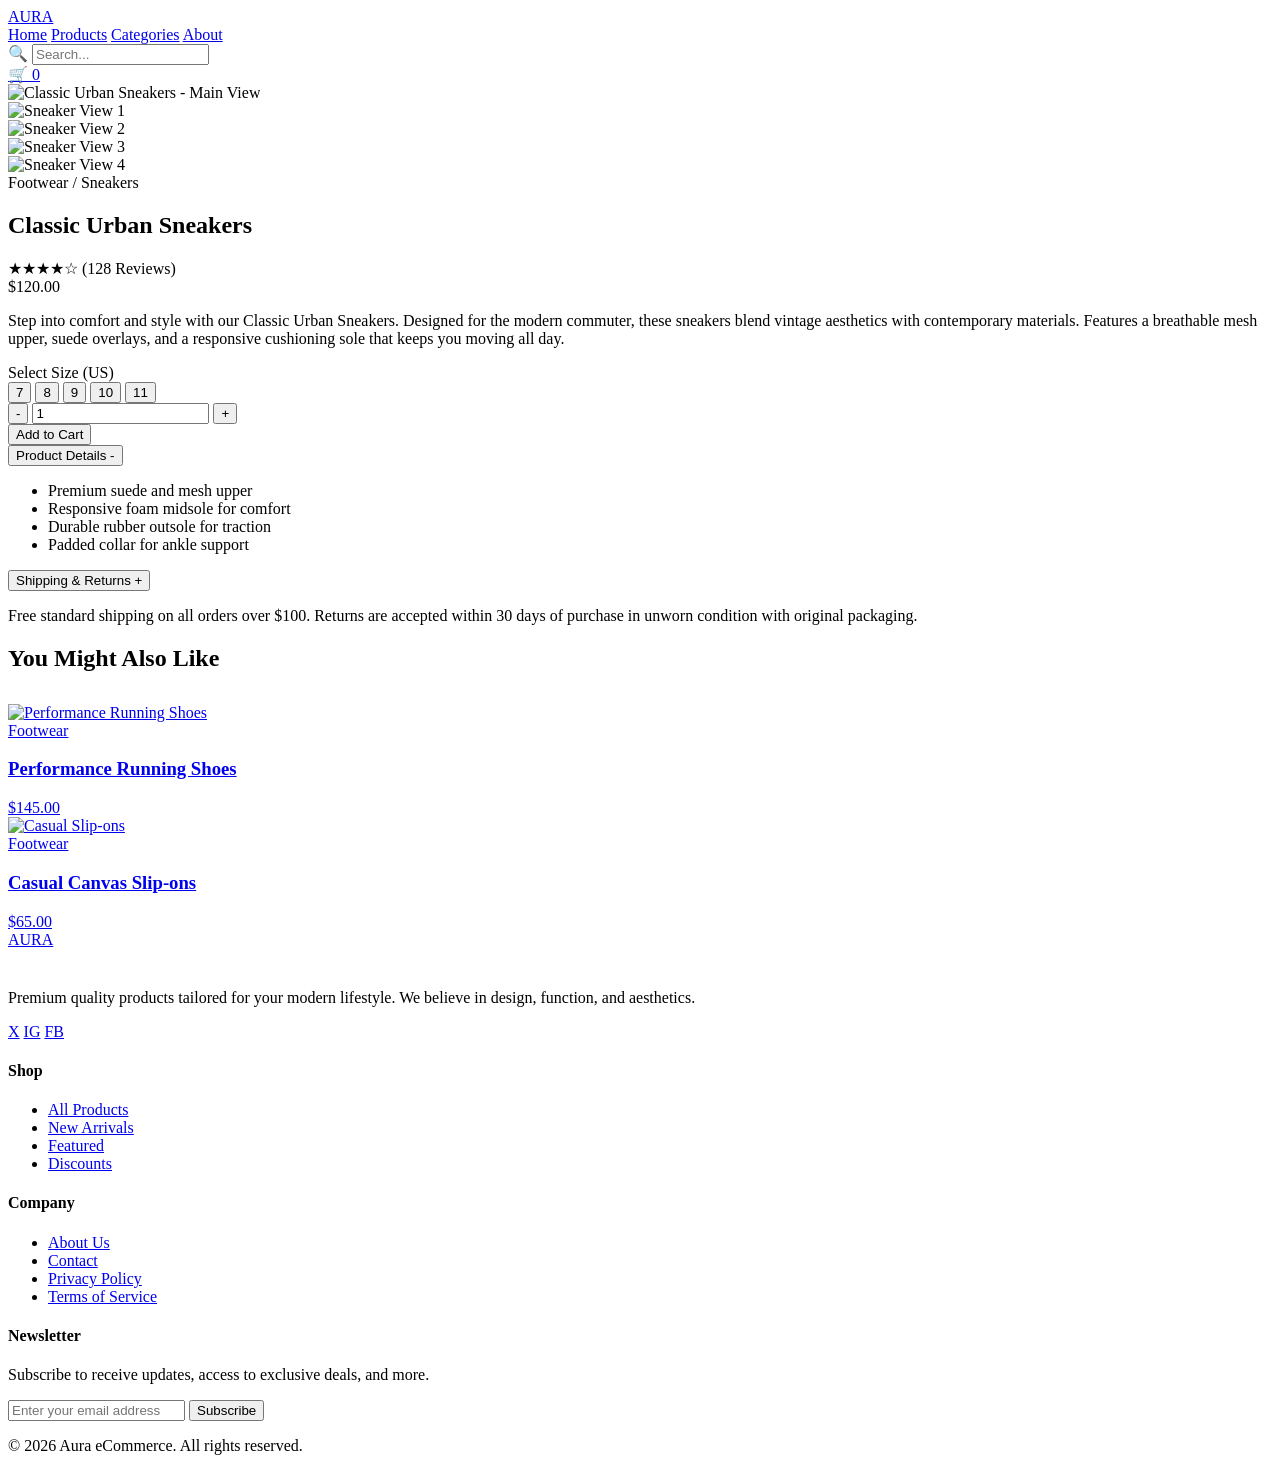
==== product-details.html @ 4547bf45 "Week 3: Product details page and interactivity" ====
<!DOCTYPE html>
<html lang="en">
<head>
  <meta charset="UTF-8">
  <meta name="viewport" content="width=device-width, initial-scale=1.0">
  <title>Classic Urban Sneakers | Aura eCommerce</title>
  <meta name="description" content="Buy Classic Urban Sneakers at Aura. Premium quality and comfort for your everyday lifestyle.">
  <link rel="stylesheet" href="css/index.css">
</head>
<body>

  <!-- Header Section -->
  <header class="header">
    <div class="container">
      <a href="index.html" class="logo">
        <span>AURA</span>
      </a>
      
      <nav class="nav-links">
        <a href="index.html">Home</a>
        <a href="products.html" class="active">Products</a>
        <a href="#">Categories</a>
        <a href="#">About</a>
      </nav>

      <div class="header-actions">
        <div class="search-container">
          <span class="search-icon">🔍</span>
          <input type="text" class="search-input" placeholder="Search...">
        </div>
        <a href="#" class="cart-icon" aria-label="Shopping Cart">
          🛒
          <span class="cart-count">0</span>
        </a>
      </div>
    </div>
  </header>

  <!-- Product Details Section -->
  <section class="product-details">
    <div class="container">
      <div class="product-details-grid">
        
        <!-- Product Images Gallery -->
        <div class="product-gallery">
          <div class="main-image">
            <img src="https://images.unsplash.com/photo-1491553895911-0055eca6402d?auto=format&fit=crop&q=80&w=1000" alt="Classic Urban Sneakers - Main View">
          </div>
          <div class="thumbnail-list">
            <div class="thumbnail active">
              <img src="https://images.unsplash.com/photo-1491553895911-0055eca6402d?auto=format&fit=crop&q=80&w=400" alt="Sneaker View 1">
            </div>
            <div class="thumbnail">
              <img src="https://images.unsplash.com/photo-1512374382149-233c42b6a83b?auto=format&fit=crop&q=80&w=400" alt="Sneaker View 2">
            </div>
            <div class="thumbnail">
              <img src="https://images.unsplash.com/photo-1525966222134-fcfa99b8ae77?auto=format&fit=crop&q=80&w=400" alt="Sneaker View 3">
            </div>
            <div class="thumbnail">
              <img src="https://images.unsplash.com/photo-1560769629-975ec94e6a86?auto=format&fit=crop&q=80&w=400" alt="Sneaker View 4">
            </div>
          </div>
        </div>

        <!-- Product Information -->
        <div class="product-info-full">
          <div class="product-meta">
            <div class="product-category" style="margin-bottom: 1rem;">Footwear / Sneakers</div>
            <h1>Classic Urban Sneakers</h1>
            
            <div class="rating">
              ★★★★☆ <span>(128 Reviews)</span>
            </div>
            
            <div class="price-block">
              $120.00
            </div>
            
            <p class="description">
              Step into comfort and style with our Classic Urban Sneakers. Designed for the modern commuter, these sneakers blend vintage aesthetics with contemporary materials. Features a breathable mesh upper, suede overlays, and a responsive cushioning sole that keeps you moving all day.
            </p>

            <!-- Interactive Size Selector -->
            <div class="variant-selector">
              <span class="variant-title">Select Size (US)</span>
              <div class="size-options">
                <button class="size-btn">7</button>
                <button class="size-btn">8</button>
                <button class="size-btn selected">9</button>
                <button class="size-btn">10</button>
                <button class="size-btn">11</button>
              </div>
            </div>

            <!-- Action Buttons -->
            <div class="action-block">
              <div class="quantity-selector">
                <button class="qty-btn" aria-label="Decrease quantity">-</button>
                <input type="number" class="qty-input" value="1" min="1" aria-label="Quantity">
                <button class="qty-btn" aria-label="Increase quantity">+</button>
              </div>
              <button class="btn btn-primary add-to-cart-btn">Add to Cart</button>
            </div>

            <!-- Accordion Details -->
            <div class="product-accordion">
              <div class="accordion-item active">
                <button class="accordion-header">
                  Product Details
                  <span>-</span>
                </button>
                <div class="accordion-content">
                  <ul>
                    <li>Premium suede and mesh upper</li>
                    <li>Responsive foam midsole for comfort</li>
                    <li>Durable rubber outsole for traction</li>
                    <li>Padded collar for ankle support</li>
                  </ul>
                </div>
              </div>
              <div class="accordion-item">
                <button class="accordion-header">
                  Shipping & Returns
                  <span>+</span>
                </button>
                <div class="accordion-content">
                  <p>Free standard shipping on all orders over $100. Returns are accepted within 30 days of purchase in unworn condition with original packaging.</p>
                </div>
              </div>
            </div>

          </div>
        </div>
      </div>
    </div>
  </section>

  <!-- Related Products (Reviews section replacement for design continuity) -->
  <section class="section">
    <div class="container">
      <h2 class="section-title" style="margin-bottom: 2rem;">You Might Also Like</h2>
      <div class="products-grid" style="grid-template-columns: repeat(4, 1fr);">
        <!-- Related Product 1 -->
        <div class="product-card">
          <a href="#">
            <div class="product-image">
              <img src="https://images.unsplash.com/photo-1542291026-7eec264c27ff?auto=format&fit=crop&q=80&w=400" alt="Performance Running Shoes">
            </div>
            <div class="product-info">
              <div class="product-category">Footwear</div>
              <h3 class="product-title">Performance Running Shoes</h3>
              <div class="product-price">$145.00</div>
            </div>
          </a>
        </div>
        <!-- Related Product 2 -->
        <div class="product-card">
          <a href="#">
            <div class="product-image">
              <img src="https://images.unsplash.com/photo-1606107557195-0e29a4b5b4aa?auto=format&fit=crop&q=80&w=400" alt="Casual Slip-ons">
            </div>
            <div class="product-info">
              <div class="product-category">Footwear</div>
              <h3 class="product-title">Casual Canvas Slip-ons</h3>
              <div class="product-price">$65.00</div>
            </div>
          </a>
        </div>
      </div>
    </div>
  </section>

  <!-- Footer Section -->
  <footer class="footer">
    <div class="container">
      <div class="footer-grid">
        <div class="footer-col">
          <a href="index.html" class="logo" style="margin-bottom: 1.5rem; display: inline-flex;">
            <span>AURA</span>
          </a>
          <p>Premium quality products tailored for your modern lifestyle. We believe in design, function, and aesthetics.</p>
          <div class="social-links">
            <a href="#" aria-label="Twitter">X</a>
            <a href="#" aria-label="Instagram">IG</a>
            <a href="#" aria-label="Facebook">FB</a>
          </div>
        </div>
        
        <div class="footer-col">
          <h4>Shop</h4>
          <ul class="footer-links">
            <li><a href="products.html">All Products</a></li>
            <li><a href="#">New Arrivals</a></li>
            <li><a href="#">Featured</a></li>
            <li><a href="#">Discounts</a></li>
          </ul>
        </div>
        
        <div class="footer-col">
          <h4>Company</h4>
          <ul class="footer-links">
            <li><a href="#">About Us</a></li>
            <li><a href="#">Contact</a></li>
            <li><a href="#">Privacy Policy</a></li>
            <li><a href="#">Terms of Service</a></li>
          </ul>
        </div>
        
        <div class="footer-col">
          <h4>Newsletter</h4>
          <p>Subscribe to receive updates, access to exclusive deals, and more.</p>
          <div class="newsletter-form">
            <input type="email" placeholder="Enter your email address" aria-label="Email Address">
            <button class="btn btn-primary">Subscribe</button>
          </div>
        </div>
      </div>
      
      <div class="footer-bottom">
        <p>&copy; 2026 Aura eCommerce. All rights reserved.</p>
      </div>
    </div>
  </footer>

  <!-- Toast Notification Container -->
  <div class="toast-container"></div>

  <script src="js/main.js"></script>
</body>
</html>
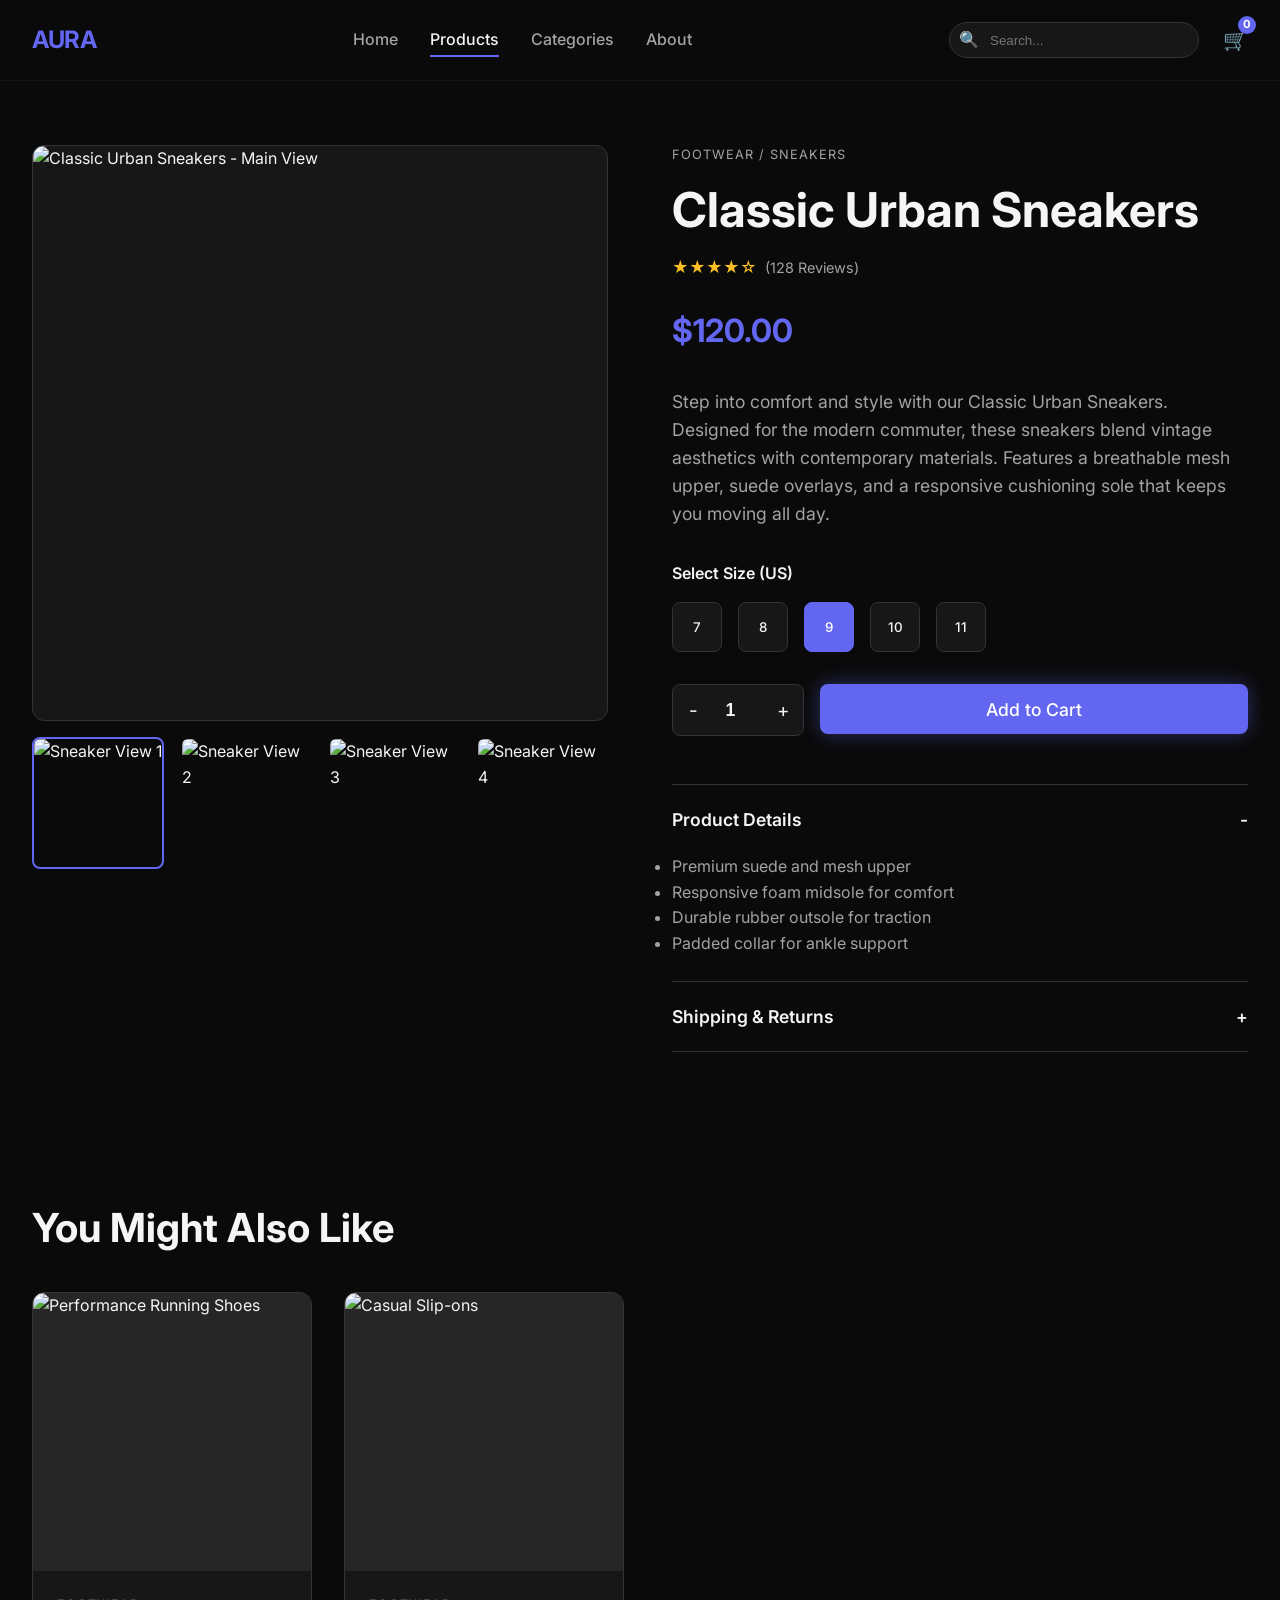
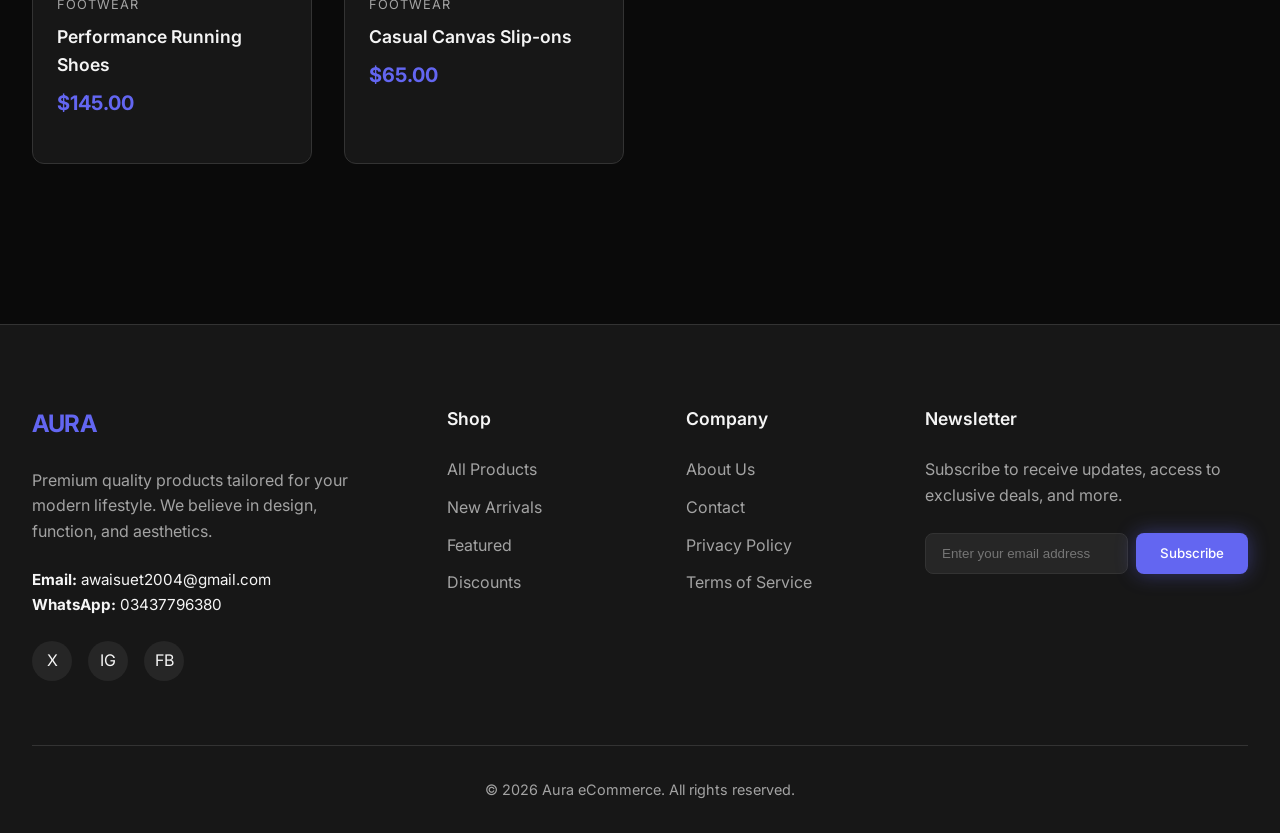
==== commit 0efdb3a3: "Add contact information to footer" ====
--- a/product-details.html
+++ b/product-details.html
@@ -179,6 +179,10 @@
             <span>AURA</span>
           </a>
           <p>Premium quality products tailored for your modern lifestyle. We believe in design, function, and aesthetics.</p>
+          <div style="margin-top: 1rem; margin-bottom: 1.5rem; color: var(--text-primary); font-size: 0.95rem;">
+            <strong>Email:</strong> awaisuet2004@gmail.com<br>
+            <strong>WhatsApp:</strong> 03437796380
+          </div>
           <div class="social-links">
             <a href="#" aria-label="Twitter">X</a>
             <a href="#" aria-label="Instagram">IG</a>
--- a/css/index.css
+++ b/css/index.css
@@ -0,0 +1,801 @@
+@import url('https://fonts.googleapis.com/css2?family=Inter:wght@300;400;500;600;700&display=swap');
+
+:root {
+  /* Premium Dark Theme Variables */
+  --bg-primary: #0a0a0a;
+  --bg-secondary: #171717;
+  --bg-tertiary: #262626;
+  --text-primary: #f5f5f5;
+  --text-secondary: #a3a3a3;
+  --accent: #6366f1; /* Indigo */
+  --accent-hover: #4f46e5;
+  --border: #333333;
+  --radius: 12px;
+  --radius-sm: 8px;
+  --radius-lg: 24px;
+  --transition: all 0.3s cubic-bezier(0.4, 0, 0.2, 1);
+  --shadow: 0 10px 30px -10px rgba(0,0,0,0.5);
+  --glow: 0 0 20px rgba(99, 102, 241, 0.4);
+}
+
+* {
+  margin: 0;
+  padding: 0;
+  box-sizing: border-box;
+}
+
+body {
+  font-family: 'Inter', sans-serif;
+  background-color: var(--bg-primary);
+  color: var(--text-primary);
+  line-height: 1.6;
+  overflow-x: hidden;
+}
+
+a {
+  color: inherit;
+  text-decoration: none;
+  transition: var(--transition);
+}
+
+button {
+  cursor: pointer;
+  font-family: inherit;
+  border: none;
+  outline: none;
+}
+
+/* Utilities */
+.container {
+  max-width: 1280px;
+  margin: 0 auto;
+  padding: 0 2rem;
+}
+
+.btn {
+  display: inline-flex;
+  align-items: center;
+  justify-content: center;
+  padding: 0.75rem 1.5rem;
+  border-radius: var(--radius-sm);
+  font-weight: 500;
+  transition: var(--transition);
+}
+
+.btn-primary {
+  background: var(--accent);
+  color: white;
+  box-shadow: var(--glow);
+}
+
+.btn-primary:hover {
+  background: var(--accent-hover);
+  transform: translateY(-2px);
+  box-shadow: 0 0 30px rgba(99, 102, 241, 0.6);
+}
+
+.btn-secondary {
+  background: var(--bg-tertiary);
+  color: var(--text-primary);
+  border: 1px solid var(--border);
+}
+
+.btn-secondary:hover {
+  background: var(--border);
+  transform: translateY(-2px);
+}
+
+/* Header */
+.header {
+  position: sticky;
+  top: 0;
+  z-index: 100;
+  background: rgba(10, 10, 10, 0.8);
+  backdrop-filter: blur(12px);
+  -webkit-backdrop-filter: blur(12px);
+  border-bottom: 1px solid rgba(255, 255, 255, 0.05);
+}
+
+.header .container {
+  display: flex;
+  align-items: center;
+  justify-content: space-between;
+  height: 80px;
+}
+
+.logo {
+  font-size: 1.5rem;
+  font-weight: 700;
+  letter-spacing: -0.5px;
+  display: flex;
+  align-items: center;
+  gap: 0.5rem;
+}
+
+.logo span {
+  color: var(--accent);
+}
+
+.nav-links {
+  display: flex;
+  gap: 2rem;
+}
+
+.nav-links a {
+  font-weight: 500;
+  color: var(--text-secondary);
+  position: relative;
+}
+
+.nav-links a::after {
+  content: '';
+  position: absolute;
+  bottom: -4px;
+  left: 0;
+  width: 0%;
+  height: 2px;
+  background: var(--accent);
+  transition: var(--transition);
+}
+
+.nav-links a:hover {
+  color: var(--text-primary);
+}
+
+.nav-links a:hover::after,
+.nav-links a.active::after {
+  width: 100%;
+}
+
+.nav-links a.active {
+  color: var(--text-primary);
+}
+
+.header-actions {
+  display: flex;
+  align-items: center;
+  gap: 1.5rem;
+}
+
+.search-container {
+  position: relative;
+}
+
+.search-input {
+  background: var(--bg-secondary);
+  border: 1px solid var(--border);
+  padding: 0.6rem 1rem 0.6rem 2.5rem;
+  border-radius: var(--radius-lg);
+  color: var(--text-primary);
+  width: 250px;
+  transition: var(--transition);
+}
+
+.search-input:focus {
+  width: 300px;
+  border-color: var(--accent);
+  box-shadow: 0 0 0 2px rgba(99, 102, 241, 0.2);
+}
+
+.search-icon {
+  position: absolute;
+  left: 10px;
+  top: 50%;
+  transform: translateY(-50%);
+  color: var(--text-secondary);
+}
+
+.cart-icon {
+  position: relative;
+  font-size: 1.25rem;
+  color: var(--text-primary);
+}
+
+.cart-count {
+  position: absolute;
+  top: -8px;
+  right: -8px;
+  background: var(--accent);
+  color: white;
+  font-size: 0.7rem;
+  width: 18px;
+  height: 18px;
+  display: flex;
+  align-items: center;
+  justify-content: center;
+  border-radius: 50%;
+  font-weight: bold;
+}
+
+/* Hero Section */
+.hero {
+  padding: 6rem 0;
+  display: flex;
+  align-items: center;
+  min-height: calc(100vh - 80px);
+}
+
+.hero .container {
+  display: grid;
+  grid-template-columns: 1fr 1fr;
+  gap: 4rem;
+  align-items: center;
+}
+
+.hero-content h1 {
+  font-size: 4.5rem;
+  font-weight: 700;
+  line-height: 1.1;
+  margin-bottom: 1.5rem;
+  letter-spacing: -1px;
+}
+
+.hero-content h1 span {
+  background: linear-gradient(to right, #6366f1, #a855f7);
+  -webkit-background-clip: text;
+  -webkit-text-fill-color: transparent;
+}
+
+.hero-content p {
+  font-size: 1.25rem;
+  color: var(--text-secondary);
+  margin-bottom: 2.5rem;
+  max-width: 90%;
+}
+
+.hero-actions {
+  display: flex;
+  gap: 1rem;
+}
+
+.hero-image {
+  position: relative;
+}
+
+.hero-image img {
+  width: 100%;
+  border-radius: var(--radius);
+  box-shadow: var(--shadow);
+  z-index: 10;
+  position: relative;
+}
+
+.hero-blob {
+  position: absolute;
+  top: 50%;
+  left: 50%;
+  transform: translate(-50%, -50%);
+  width: 120%;
+  height: 120%;
+  background: radial-gradient(circle, rgba(99,102,241,0.2) 0%, rgba(10,10,10,0) 70%);
+  z-index: 0;
+}
+
+/* Featured Categories */
+.section {
+  padding: 5rem 0;
+}
+
+.section-header {
+  display: flex;
+  justify-content: space-between;
+  align-items: flex-end;
+  margin-bottom: 3rem;
+}
+
+.section-title {
+  font-size: 2.5rem;
+  font-weight: 700;
+}
+
+.category-grid {
+  display: grid;
+  grid-template-columns: repeat(3, 1fr);
+  gap: 2rem;
+}
+
+.category-card {
+  position: relative;
+  border-radius: var(--radius);
+  overflow: hidden;
+  aspect-ratio: 4/5;
+  cursor: pointer;
+}
+
+.category-card img {
+  width: 100%;
+  height: 100%;
+  object-fit: cover;
+  transition: transform 0.5s ease;
+}
+
+.category-card:hover img {
+  transform: scale(1.05);
+}
+
+.category-overlay {
+  position: absolute;
+  inset: 0;
+  background: linear-gradient(to top, rgba(0,0,0,0.8) 0%, transparent 50%);
+  display: flex;
+  flex-direction: column;
+  justify-content: flex-end;
+  padding: 2rem;
+}
+
+.category-overlay h3 {
+  font-size: 1.5rem;
+  margin-bottom: 0.5rem;
+}
+
+.category-link {
+  color: var(--accent);
+  font-weight: 500;
+  display: flex;
+  align-items: center;
+  gap: 0.5rem;
+  opacity: 0;
+  transform: translateY(10px);
+  transition: var(--transition);
+}
+
+.category-card:hover .category-link {
+  opacity: 1;
+  transform: translateY(0);
+}
+
+/* Footer */
+.footer {
+  background: var(--bg-secondary);
+  padding: 5rem 0 2rem;
+  border-top: 1px solid var(--border);
+  margin-top: 5rem;
+}
+
+.footer-grid {
+  display: grid;
+  grid-template-columns: 2fr 1fr 1fr 1.5fr;
+  gap: 4rem;
+  margin-bottom: 4rem;
+}
+
+.footer-col h4 {
+  font-size: 1.1rem;
+  font-weight: 600;
+  margin-bottom: 1.5rem;
+  color: var(--text-primary);
+}
+
+.footer-col p {
+  color: var(--text-secondary);
+  margin-bottom: 1.5rem;
+}
+
+.footer-links {
+  list-style: none;
+}
+
+.footer-links li {
+  margin-bottom: 0.75rem;
+}
+
+.footer-links a {
+  color: var(--text-secondary);
+}
+
+.footer-links a:hover {
+  color: var(--accent);
+}
+
+.social-links {
+  display: flex;
+  gap: 1rem;
+}
+
+.social-links a {
+  display: flex;
+  align-items: center;
+  justify-content: center;
+  width: 40px;
+  height: 40px;
+  background: var(--bg-tertiary);
+  border-radius: 50%;
+  transition: var(--transition);
+}
+
+.social-links a:hover {
+  background: var(--accent);
+  color: white;
+  transform: translateY(-3px);
+}
+
+.newsletter-form {
+  display: flex;
+  gap: 0.5rem;
+}
+
+.newsletter-form input {
+  flex: 1;
+  background: var(--bg-tertiary);
+  border: 1px solid var(--border);
+  padding: 0.75rem 1rem;
+  border-radius: var(--radius-sm);
+  color: white;
+}
+
+.newsletter-form input:focus {
+  border-color: var(--accent);
+}
+
+.footer-bottom {
+  text-align: center;
+  padding-top: 2rem;
+  border-top: 1px solid var(--border);
+  color: var(--text-secondary);
+  font-size: 0.9rem;
+}
+
+/* Product Listing Specific Styles */
+.page-header {
+  padding: 4rem 0;
+  text-align: center;
+  background: var(--bg-secondary);
+  border-bottom: 1px solid var(--border);
+}
+
+.page-header h1 {
+  font-size: 3rem;
+  margin-bottom: 1rem;
+}
+
+.filters-bar {
+  display: flex;
+  justify-content: space-between;
+  align-items: center;
+  padding: 1.5rem 0;
+  border-bottom: 1px solid var(--border);
+  margin-bottom: 2rem;
+}
+
+.filter-select {
+  background: var(--bg-tertiary);
+  border: 1px solid var(--border);
+  color: var(--text-primary);
+  padding: 0.5rem 1rem;
+  border-radius: var(--radius-sm);
+  outline: none;
+}
+
+.products-grid {
+  display: grid;
+  grid-template-columns: repeat(4, 1fr);
+  gap: 2rem;
+}
+
+.product-card {
+  background: var(--bg-secondary);
+  border-radius: var(--radius);
+  border: 1px solid var(--border);
+  overflow: hidden;
+  transition: var(--transition);
+}
+
+.product-card:hover {
+  transform: translateY(-5px);
+  border-color: var(--bg-tertiary);
+  box-shadow: 0 10px 40px rgba(0,0,0,0.5);
+}
+
+.product-image {
+  aspect-ratio: 1;
+  position: relative;
+  overflow: hidden;
+  background: var(--bg-tertiary);
+}
+
+.product-image img {
+  width: 100%;
+  height: 100%;
+  object-fit: cover;
+  transition: transform 0.5s ease;
+}
+
+.product-card:hover .product-image img {
+  transform: scale(1.05);
+}
+
+.product-badge {
+  position: absolute;
+  top: 1rem;
+  left: 1rem;
+  background: var(--accent);
+  color: white;
+  padding: 0.25rem 0.75rem;
+  border-radius: var(--radius-sm);
+  font-size: 0.8rem;
+  font-weight: 600;
+  z-index: 2;
+}
+
+.product-info {
+  padding: 1.5rem;
+}
+
+.product-category {
+  font-size: 0.8rem;
+  color: var(--text-secondary);
+  text-transform: uppercase;
+  letter-spacing: 1px;
+  margin-bottom: 0.5rem;
+}
+
+.product-title {
+  font-size: 1.1rem;
+  font-weight: 600;
+  margin-bottom: 0.5rem;
+}
+
+.product-price {
+  font-weight: 700;
+  color: var(--accent);
+  font-size: 1.25rem;
+  margin-bottom: 1.25rem;
+}
+
+.product-card .btn-primary {
+  width: 100%;
+}
+
+.pagination {
+  display: flex;
+  justify-content: center;
+  gap: 0.5rem;
+  margin-top: 4rem;
+}
+
+.page-link {
+  width: 40px;
+  height: 40px;
+  display: flex;
+  align-items: center;
+  justify-content: center;
+  border-radius: var(--radius-sm);
+  background: var(--bg-secondary);
+  border: 1px solid var(--border);
+  font-weight: 500;
+}
+
+.page-link:hover, .page-link.active {
+  background: var(--accent);
+  border-color: var(--accent);
+  color: white;
+}
+
+/* Product Details Specific Styles */
+.product-details {
+  padding: 4rem 0;
+}
+
+.product-details-grid {
+  display: grid;
+  grid-template-columns: 1fr 1fr;
+  gap: 4rem;
+}
+
+.product-gallery {
+  display: flex;
+  flex-direction: column;
+  gap: 1rem;
+}
+
+.main-image {
+  border-radius: var(--radius);
+  overflow: hidden;
+  aspect-ratio: 1;
+  background: var(--bg-secondary);
+  border: 1px solid var(--border);
+}
+
+.main-image img {
+  width: 100%;
+  height: 100%;
+  object-fit: cover;
+}
+
+.thumbnail-list {
+  display: grid;
+  grid-template-columns: repeat(4, 1fr);
+  gap: 1rem;
+}
+
+.thumbnail {
+  border-radius: var(--radius-sm);
+  overflow: hidden;
+  aspect-ratio: 1;
+  cursor: pointer;
+  border: 2px solid transparent;
+  transition: var(--transition);
+}
+
+.thumbnail.active, .thumbnail:hover {
+  border-color: var(--accent);
+}
+
+.thumbnail img {
+  width: 100%;
+  height: 100%;
+  object-fit: cover;
+}
+
+.product-meta h1 {
+  font-size: 3rem;
+  margin-bottom: 1rem;
+  line-height: 1.2;
+}
+
+.rating {
+  display: flex;
+  align-items: center;
+  gap: 0.5rem;
+  margin-bottom: 1.5rem;
+  color: #fbbf24;
+}
+
+.rating span {
+  color: var(--text-secondary);
+  font-size: 0.9rem;
+}
+
+.price-block {
+  font-size: 2rem;
+  font-weight: 700;
+  color: var(--accent);
+  margin-bottom: 2rem;
+}
+
+.description {
+  color: var(--text-secondary);
+  margin-bottom: 2rem;
+  font-size: 1.1rem;
+}
+
+.variant-selector {
+  margin-bottom: 2rem;
+}
+
+.variant-title {
+  font-weight: 600;
+  margin-bottom: 1rem;
+  display: block;
+}
+
+.size-options {
+  display: flex;
+  gap: 1rem;
+}
+
+.size-btn {
+  width: 50px;
+  height: 50px;
+  display: flex;
+  align-items: center;
+  justify-content: center;
+  border-radius: var(--radius-sm);
+  background: var(--bg-secondary);
+  border: 1px solid var(--border);
+  font-weight: 500;
+  color: var(--text-primary);
+  transition: var(--transition);
+}
+
+.size-btn:hover, .size-btn.selected {
+  background: var(--accent);
+  border-color: var(--accent);
+  color: white;
+}
+
+.action-block {
+  display: flex;
+  gap: 1rem;
+  margin-bottom: 3rem;
+}
+
+.quantity-selector {
+  display: flex;
+  align-items: center;
+  background: var(--bg-secondary);
+  border: 1px solid var(--border);
+  border-radius: var(--radius-sm);
+  overflow: hidden;
+}
+
+.qty-btn {
+  width: 40px;
+  height: 50px;
+  background: transparent;
+  color: var(--text-primary);
+  font-size: 1.2rem;
+}
+
+.qty-btn:hover {
+  background: var(--bg-tertiary);
+}
+
+.qty-input {
+  width: 50px;
+  height: 50px;
+  background: transparent;
+  border: none;
+  color: var(--text-primary);
+  text-align: center;
+  font-weight: 600;
+  font-size: 1.1rem;
+}
+
+.add-to-cart-btn {
+  flex: 1;
+  height: 50px;
+  font-size: 1.1rem;
+}
+
+.product-accordion {
+  border-top: 1px solid var(--border);
+}
+
+.accordion-item {
+  border-bottom: 1px solid var(--border);
+}
+
+.accordion-header {
+  width: 100%;
+  text-align: left;
+  padding: 1.5rem 0;
+  background: transparent;
+  color: var(--text-primary);
+  font-size: 1.1rem;
+  font-weight: 600;
+  display: flex;
+  justify-content: space-between;
+  align-items: center;
+}
+
+.accordion-content {
+  padding-bottom: 1.5rem;
+  color: var(--text-secondary);
+  display: none;
+}
+
+.accordion-item.active .accordion-content {
+  display: block;
+}
+
+/* Toast */
+.toast-container {
+  position: fixed;
+  bottom: 2rem;
+  right: 2rem;
+  z-index: 1000;
+}
+
+.toast {
+  background: var(--bg-tertiary);
+  border: 1px solid var(--border);
+  color: var(--text-primary);
+  padding: 1rem 1.5rem;
+  border-radius: var(--radius-sm);
+  display: flex;
+  align-items: center;
+  gap: 1rem;
+  box-shadow: var(--shadow);
+  transform: translateX(120%);
+  transition: transform 0.3s cubic-bezier(0.68, -0.55, 0.265, 1.55);
+}
+
+.toast.show {
+  transform: translateX(0);
+}
+
+.toast-icon {
+  color: #10b981;
+  font-size: 1.25rem;
+}
